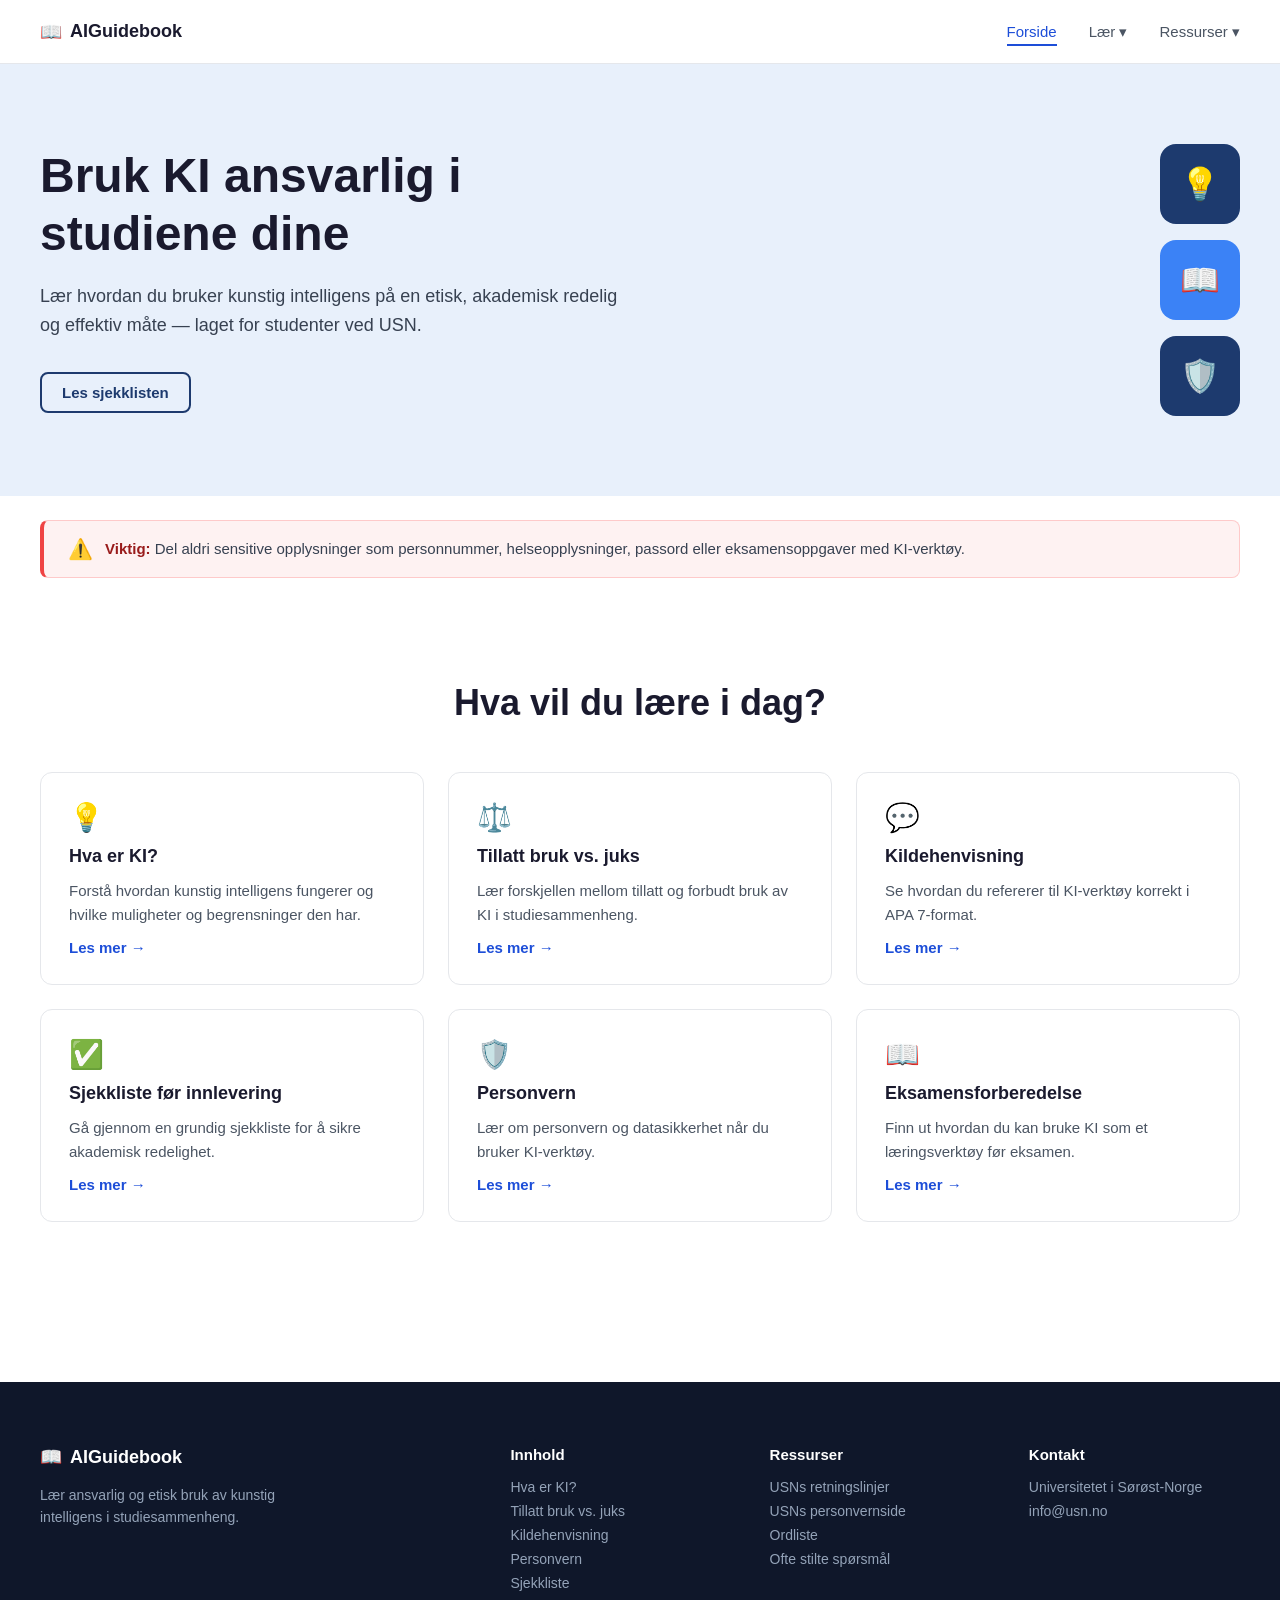
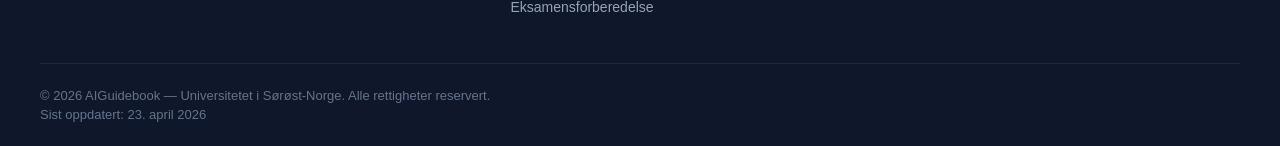
==== index.html @ 27453c45 "Første versjon - emoji-ikoner" ====
<!DOCTYPE html>
<html lang="no" class="no-js">
<head>
    <meta charset="UTF-8">
    <meta name="viewport" content="width=device-width, initial-scale=1.0">
    <title>AIGuidebook</title>
    <link rel="stylesheet" href="css/styles.css">
    <script>document.documentElement.classList.remove('no-js')</script>
</head>
<body>

    <!-- NAVBAR -->
    <nav class="navbar">
        <div class="navbar-container">
            <a href="index.html" class="navbar-logo-link" style="text-decoration: none;">
                <div class="navbar-logo">
                    <span class="logo-icon">📖</span>
                    <span class="logo-text">AIGuidebook</span>
                </div>
            </a>

            <ul class="navbar-links">
                <li><a href="index.html" class="active">Forside</a></li>

                <!-- DROPDOWN: LÆR -->
                <li class="dropdown">
                    <button class="dropdown-btn">Lær ▾</button>
                    <ul class="dropdown-meny">
                        <li><a href="pages/hva-er-ki.html">Hva er KI?</a></li>
                        <li><a href="pages/tillat-bruk.html">Tillatt bruk vs. juks</a></li>
                        <li><a href="pages/kildehenvisning.html">Kildehenvisning</a></li>
                        <li><a href="pages/personvern.html">Personvern</a></li>
                        <li><a href="pages/sjekkliste.html">Sjekkliste</a></li>
                        <li><a href="pages/eksamen.html">Eksamensforberedelse</a></li>
                    </ul>
                </li>

                <!-- DROPDOWN: RESSURSER -->
                <li class="dropdown">
                    <button class="dropdown-btn">Ressurser ▾</button>
                    <ul class="dropdown-meny">
                        <li><a href="https://www.usn.no/om-usn/regelverk/retningslinjer-for-bruk-av-kunstig-intelligens-ki-ved-eksamen-og-studentoppgaver" target="_blank">USNs retningslinjer</a></li>
                        <li><a href="https://www.usn.no/om-usn/personvern/" target="_blank">USNs personvernside</a></li>
                        <li><a href="pages/ordliste.html">Ordliste</a></li>
                        <li><a href="pages/faq.html">Ofte stilte spørsmål</a></li>
                    </ul>
                </li>
            </ul>

        </div>
    </nav>

    <!-- HERO -->
    <section class="hero">
        <div class="hero-container">
            <div class="hero-text">
                <h1>Bruk KI ansvarlig i studiene dine</h1>
                <p>Lær hvordan du bruker kunstig intelligens på en etisk, 
                akademisk redelig og effektiv måte — laget for studenter ved USN.</p>
                <div class="hero-buttons">
                    <a href="pages/sjekkliste.html">
                        <button class="btn-secondary">Les sjekklisten</button>
                    </a>
                </div>
            </div>
            <div class="hero-icons">
                <div class="hero-icon icon-dark">💡</div>
                <div class="hero-icon icon-blue">📖</div>
                <div class="hero-icon icon-dark">🛡️</div>
            </div>
        </div>
    </section>

    <!-- PERSONVERNVARSEL - synlig uten scrolling (US-NFR12) -->
    <div class="alert-banner">
        <span class="alert-icon">⚠️</span>
        <p>
            <strong>Viktig:</strong> Del aldri sensitive opplysninger som 
            personnummer, helseopplysninger, passord eller eksamensoppgaver 
            med KI-verktøy.
        </p>
    </div>

    <!-- LÆRINGSKORT -->
    <section class="cards-section">
        <div class="cards-container">
            <h2>Hva vil du lære i dag?</h2>
            <div class="cards-grid">

                <div class="card">
                    <div class="card-icon">💡</div>
                    <h3>Hva er KI?</h3>
                    <p>Forstå hvordan kunstig intelligens fungerer og hvilke muligheter og begrensninger den har.</p>
                    <a href="pages/hva-er-ki.html">Les mer →</a>
                </div>

                <div class="card">
                    <div class="card-icon">⚖️</div>
                    <h3>Tillatt bruk vs. juks</h3>
                    <p>Lær forskjellen mellom tillatt og forbudt bruk av KI i studiesammenheng.</p>
                    <a href="pages/tillat-bruk.html">Les mer →</a>
                </div>

                <div class="card">
                    <div class="card-icon">💬</div>
                    <h3>Kildehenvisning</h3>
                    <p>Se hvordan du refererer til KI-verktøy korrekt i APA 7-format.</p>
                    <a href="pages/kildehenvisning.html">Les mer →</a>
                </div>

                <div class="card">
                    <div class="card-icon">✅</div>
                    <h3>Sjekkliste før innlevering</h3>
                    <p>Gå gjennom en grundig sjekkliste for å sikre akademisk redelighet.</p>
                    <a href="pages/sjekkliste.html">Les mer →</a>
                </div>

                <div class="card">
                    <div class="card-icon">🛡️</div>
                    <h3>Personvern</h3>
                    <p>Lær om personvern og datasikkerhet når du bruker KI-verktøy.</p>
                    <a href="pages/personvern.html">Les mer →</a>
                </div>

                <div class="card">
                    <div class="card-icon">📖</div>
                    <h3>Eksamensforberedelse</h3>
                    <p>Finn ut hvordan du kan bruke KI som et læringsverktøy før eksamen.</p>
                    <a href="pages/eksamen.html">Les mer →</a>
                </div>

            </div>
        </div>
    </section>

<!-- BUNNTEKST -->
    <footer class="footer">
        <div class="footer-container">

            <div class="footer-brand">
                <div class="footer-logo">
                    <span class="logo-icon">📖</span>
                    <span class="logo-text">AIGuidebook</span>
                </div>
                <p>Lær ansvarlig og etisk bruk av kunstig intelligens i studiesammenheng.</p>
            </div>

            <div class="footer-column">
                <h4>Innhold</h4>
                <ul>
                    <li><a href="pages/hva-er-ki.html">Hva er KI?</a></li>
                    <li><a href="pages/tillat-bruk.html">Tillatt bruk vs. juks</a></li>
                    <li><a href="pages/kildehenvisning.html">Kildehenvisning</a></li>
                    <li><a href="pages/personvern.html">Personvern</a></li>
                    <li><a href="pages/sjekkliste.html">Sjekkliste</a></li>
                    <li><a href="pages/eksamen.html">Eksamensforberedelse</a></li>
                </ul>
            </div>

            <div class="footer-column">
                <h4>Ressurser</h4>
                <ul>
                    <li><a href="https://www.usn.no/student/regler-og-rettigheter/ki-kunstig-intelligens/" target="_blank">USNs retningslinjer</a></li>
                    <li><a href="https://www.usn.no/om-usn/personvern/" target="_blank">USNs personvernside</a></li>
                    <li><a href="pages/ordliste.html">Ordliste</a></li>
                    <li><a href="pages/faq.html">Ofte stilte spørsmål</a></li>
                </ul>
            </div>

            <div class="footer-column">
                <h4>Kontakt</h4>
                <ul>
                    <li>Universitetet i Sørøst-Norge</li>
                    <li><a href="mailto:info@usn.no">info@usn.no</a></li>
                </ul>
            </div>

        </div>
        <div class="footer-bottom">
            <p>© 2026 AIGuidebook — Universitetet i Sørøst-Norge. Alle rettigheter reservert.</p>
            <p class="sist-oppdatert-footer">Sist oppdatert: 23. april 2026</p>
        </div>
    </footer>
    <script src="js/main.js"></script>
</body>
</html>
---- css/styles.css ----
/* TILBAKESTILLING OG BASE */
* {
    margin: 0;
    padding: 0;
    box-sizing: border-box;
}

body {
    font-family: 'Segoe UI', sans-serif;
    color: #1a1a2e;
    animation: fadeIn 0.6s ease;
}

/* NAVBAR */
.navbar {
    background-color: white;
    border-bottom: 1px solid #e5e7eb;
    padding: 0 24px;
    height: 64px;
    position: sticky;
    top: 0;
    z-index: 100;
}

.navbar-container {
    max-width: 1200px;
    margin: 0 auto;
    height: 100%;
    display: flex;
    align-items: center;
    justify-content: space-between;
}

.navbar-logo {
    display: flex;
    align-items: center;
    gap: 8px;
    font-weight: 700;
    font-size: 18px;
    color: #1a1a2e;
}

.navbar-links {
    display: flex;
    list-style: none;
    gap: 32px;
}

.navbar-links a {
    text-decoration: none;
    color: #4b5563;
    font-size: 15px;
}

.navbar-links a.active {
    color: #1d4ed8;
    border-bottom: 2px solid #1d4ed8;
    padding-bottom: 4px;
}

.navbar-links a:hover {
    color: #1d4ed8;
}

/* PRIMÆRKNAPP */
.btn-primary {
    background-color: #1d3a6e;
    color: white;
    border: none;
    padding: 10px 20px;
    border-radius: 8px;
    font-size: 15px;
    font-weight: 600;
    cursor: pointer;
}

.btn-primary:hover {
    background-color: #1e40af;
}

/* SEKUNDÆRKNAPP */
.btn-secondary {
    background-color: transparent;
    color: #1d3a6e;
    border: 2px solid #1d3a6e;
    padding: 10px 20px;
    border-radius: 8px;
    font-size: 15px;
    font-weight: 600;
    cursor: pointer;
}

.btn-secondary:hover {
    background-color: #1d3a6e;
    color: white;
}

/* HERO */
.hero {
    background-color: #e8f0fb;
    padding: 80px 24px;
}

.hero-container {
    max-width: 1200px;
    margin: 0 auto;
    display: flex;
    align-items: center;
    justify-content: space-between;
    gap: 40px;
}

.hero-text {
    max-width: 580px;
}

.hero-text h1 {
    font-size: 48px;
    font-weight: 800;
    color: #1a1a2e;
    line-height: 1.2;
    margin-bottom: 20px;
}

.hero-text p {
    font-size: 18px;
    color: #374151;
    line-height: 1.6;
    margin-bottom: 32px;
}

.hero-buttons {
    display: flex;
    gap: 16px;
}

.hero-icons {
    display: flex;
    flex-direction: column;
    gap: 16px;
}

.hero-icon {
    width: 80px;
    height: 80px;
    border-radius: 16px;
    display: flex;
    align-items: center;
    justify-content: center;
    font-size: 32px;
}

.icon-dark {
    background-color: #1d3a6e;
}

.icon-blue {
    background-color: #3b82f6;
}

/* PERSONVERNVARSEL (US-NFR12) */
.alert-banner {
    background-color: #fef2f2;
    border: 1px solid #fecaca;
    border-left: 4px solid #ef4444;
    padding: 16px 24px;
    display: flex;
    align-items: center;
    gap: 12px;
    max-width: 1200px;
    margin: 24px auto;
    border-radius: 8px;
}

.alert-icon {
    font-size: 20px;
    flex-shrink: 0;
}

.alert-banner p {
    font-size: 15px;
    color: #374151;
    line-height: 1.5;
}

.alert-banner strong {
    color: #991b1b;
}

/* LÆRINGSKORT */
.cards-section {
    padding: 80px 24px;
    background-color: white;
}

.cards-container {
    max-width: 1200px;
    margin: 0 auto;
}

.cards-container h2 {
    font-size: 36px;
    font-weight: 800;
    color: #1a1a2e;
    text-align: center;
    margin-bottom: 48px;
}

.cards-grid {
    display: grid;
    grid-template-columns: repeat(3, 1fr);
    gap: 24px;
}

.card {
    border: 1px solid #e5e7eb;
    border-radius: 12px;
    padding: 28px;
    display: flex;
    flex-direction: column;
    gap: 12px;
}

.card:hover {
    box-shadow: 0 4px 12px rgba(0, 0, 0, 0.08);
}

.card-icon {
    font-size: 28px;
    color: #1d4ed8;
}

.card h3 {
    font-size: 18px;
    font-weight: 700;
    color: #1a1a2e;
}

.card p {
    font-size: 15px;
    color: #4b5563;
    line-height: 1.6;
    flex-grow: 1;
}

.card a {
    color: #1d4ed8;
    text-decoration: none;
    font-weight: 600;
    font-size: 15px;
}

.card a:hover {
    text-decoration: underline;
}

/* BUNNTEKST */
.footer {
    background-color: #0f172a;
    color: #e2e8f0;
    padding: 64px 24px 0;
    margin-top: 80px;
}

.footer-container {
    max-width: 1200px;
    margin: 0 auto;
    display: grid;
    grid-template-columns: 2fr 1fr 1fr 1fr;
    gap: 48px;
    padding-bottom: 48px;
    border-bottom: 1px solid #1e293b;
}

.footer-brand .footer-logo {
    display: flex;
    align-items: center;
    gap: 8px;
    font-weight: 700;
    font-size: 18px;
    color: white;
    margin-bottom: 16px;
}

.footer-brand p {
    font-size: 14px;
    color: #94a3b8;
    line-height: 1.6;
    max-width: 240px;
}

.footer-column h4 {
    font-size: 15px;
    font-weight: 700;
    color: white;
    margin-bottom: 16px;
}

.footer-column ul {
    list-style: none;
    display: flex;
    flex-direction: column;
    gap: 8px;
}

.footer-column ul li {
    font-size: 14px;
    color: #94a3b8;
}

.footer-column ul a {
    color: #94a3b8;
    text-decoration: none;
}

.footer-column ul a:hover {
    color: white;
}

.footer-bottom {
    max-width: 1200px;
    margin: 0 auto;
    padding: 24px 0;
}

.footer-bottom p {
    font-size: 13px;
    color: #64748b;
}

/* SIST OPPDATERT I FOOTER (US-NFR02) */
.sist-oppdatert-footer {
    font-size: 12px;
    color: #94a3b8;
    margin-top: 4px;
}

/* SIDEOVERSKRIFT */
.page-header {
    padding: 60px 24px 40px;
    background-color: white;
}

.page-header-container {
    max-width: 1200px;
    margin: 0 auto;
}

.page-header h1 {
    font-size: 48px;
    font-weight: 800;
    color: #1a1a2e;
    margin-bottom: 16px;
}

.page-header p {
    font-size: 18px;
    color: #374151;
    line-height: 1.6;
    max-width: 800px;
}

/* FANER (US-FR01, US-FR02) */
.tabs-section {
    padding: 0 24px 80px;
    background-color: white;
}

.tabs-container {
    max-width: 1200px;
    margin: 0 auto;
}

.tabs {
    display: flex;
    gap: 0;
    border-bottom: 2px solid #e5e7eb;
    margin-bottom: 40px;
}

.tab-btn {
    background: none;
    border: none;
    padding: 12px 24px;
    font-size: 16px;
    font-weight: 500;
    color: #6b7280;
    cursor: pointer;
    border-bottom: 3px solid transparent;
    margin-bottom: -2px;
}

.tab-btn:hover {
    color: #1d3a6e;
}

.tab-btn.active {
    color: #1d3a6e;
    border-bottom: 3px solid #1d3a6e;
    font-weight: 700;
}

/* FANEINNHOLD */
.tab-innhold {
    display: none;
    flex-direction: column;
    gap: 32px;
}

.tab-innhold.aktiv {
    display: flex;
}

/* SCENARIOKORT */
.scenario-kort {
    border: 1px solid #e5e7eb;
    border-radius: 12px;
    padding: 32px;
    border-left: 5px solid;
    display: flex;
    flex-direction: column;
    gap: 12px;
}

.scenario-kort.tillatt {
    border-left-color: #16a34a;
}

.scenario-kort.juks {
    border-left-color: #dc2626;
}

.scenario-kort.grense {
    border-left-color: #d97706;
}

.scenario-kort h2 {
    font-size: 22px;
    font-weight: 700;
    color: #1a1a2e;
}

.scenario-kort hr {
    border: none;
    border-top: 1px solid #e5e7eb;
    margin: 4px 0;
}

.scenario-merke {
    display: inline-block;
    padding: 4px 12px;
    border-radius: 20px;
    font-size: 12px;
    font-weight: 700;
    width: fit-content;
}

.merke-tillatt {
    background-color: #dcfce7;
    color: #16a34a;
}

.merke-juks {
    background-color: #fee2e2;
    color: #dc2626;
}

.merke-grense {
    background-color: #fef9c3;
    color: #d97706;
}

.scenario-label {
    font-size: 12px;
    font-weight: 700;
    color: #6b7280;
    letter-spacing: 0.05em;
    margin-top: 8px;
}

.retningslinje {
    font-size: 15px;
    color: #374151;
}

/* USIKKER-BANNER */
.usikker-banner {
    padding: 0 24px 80px;
    background-color: white;
}

.usikker-container {
    max-width: 1200px;
    margin: 0 auto;
    background-color: #eff6ff;
    border-radius: 12px;
    padding: 60px;
    text-align: center;
    display: flex;
    flex-direction: column;
    align-items: center;
    gap: 16px;
}

.usikker-container h2 {
    font-size: 28px;
    font-weight: 800;
    color: #1a1a2e;
}

.usikker-container p {
    font-size: 16px;
    color: #374151;
    line-height: 1.6;
}

/* FALLBACK UTEN JAVASCRIPT (US-NFR13) */
.tab-innhold {
    display: none;
}

.tab-innhold.aktiv {
    display: flex;
}

.no-js .tab-innhold {
    display: flex;
}

.no-js .tabs {
    display: none;
}

/* MELLOMROM MELLOM FANER UTEN JAVASCRIPT (US-NFR13) */
.no-js .tab-innhold + .tab-innhold {
    margin-top: 48px;
    padding-top: 48px;
    border-top: 2px solid #e5e7eb;
}

/* BRØDSMULESTI (US-NFR07) */
.breadcrumb {
    padding: 12px 24px;
    background-color: white;
    border-bottom: 1px solid #e5e7eb;
}

.breadcrumb-container {
    max-width: 1200px;
    margin: 0 auto;
    display: flex;
    align-items: center;
    gap: 8px;
    font-size: 14px;
    color: #6b7280;
}

.breadcrumb-container a {
    color: #1d4ed8;
    text-decoration: none;
}

.breadcrumb-container a:hover {
    text-decoration: underline;
}

/* SIDE-LAYOUT MED SIDEBAR */
.side-layout {
    padding: 48px 24px 80px;
    background-color: white;
}

.side-layout-container {
    max-width: 1200px;
    margin: 0 auto;
    display: grid;
    grid-template-columns: 1fr 300px;
    gap: 48px;
    align-items: start;
}

.side-main {
    display: flex;
    flex-direction: column;
    gap: 32px;
    min-width: 0;
    overflow: hidden;
}

.kilde-eksempel {
    border: 1px solid #e5e7eb;
    border-radius: 12px;
    padding: 24px;
    margin-bottom: 16px;
    display: flex;
    flex-direction: column;
    gap: 12px;
    min-width: 0;
    overflow: hidden;
}

.kode-blokk {
    background-color: #1e293b;
    border-radius: 8px;
    padding: 16px;
    display: flex;
    align-items: flex-start;
    gap: 16px;
    min-width: 0;
    overflow: hidden;
}

.kode-blokk code {
    font-family: 'Courier New', monospace;
    font-size: 13px;
    color: #e2e8f0;
    white-space: nowrap;
    overflow-x: scroll;
    display: block;
    min-width: 0;
    flex: 1;
}

.kopier-knapp {
    background-color: #334155;
    color: #e2e8f0;
    border: none;
    padding: 6px 12px;
    border-radius: 6px;
    font-size: 13px;
    cursor: pointer;
    white-space: nowrap;
    flex-shrink: 0;
}

.kopier-knapp:hover {
    background-color: #475569;
}

.kopier-knapp.kopiert {
    background-color: #16a34a;
    color: white;
}

/* VIKTIG-BOKS */
.viktig-boks {
    background-color: #eff6ff;
    border-left: 4px solid #1d4ed8;
    border-radius: 8px;
    padding: 24px;
    display: flex;
    flex-direction: column;
    gap: 16px;
}

.viktig-tittel {
    display: flex;
    align-items: center;
    gap: 10px;
}

.viktig-tittel h3 {
    font-size: 18px;
    font-weight: 700;
    color: #1a1a2e;
}

.viktig-boks ul {
    padding-left: 20px;
    display: flex;
    flex-direction: column;
    gap: 8px;
}

.viktig-boks ul li {
    font-size: 15px;
    color: #374151;
    line-height: 1.5;
}

/* SIST OPPDATERT (US-IK01) */
.sist-oppdatert {
    font-size: 13px;
    color: #9ca3af;
}

/* SIDEBAR */
.side-sidebar {
    display: flex;
    flex-direction: column;
    gap: 24px;
    position: sticky;
    top: 80px;
    align-self: start;
}

.sidebar-boks {
    border: 1px solid #e5e7eb;
    border-radius: 12px;
    padding: 20px;
}

.sidebar-boks h3 {
    font-size: 16px;
    font-weight: 700;
    color: #1a1a2e;
    margin-bottom: 16px;
}

.sidebar-boks ul {
    list-style: none;
    display: flex;
    flex-direction: column;
    gap: 10px;
}

.sidebar-boks ul a {
    font-size: 14px;
    color: #4b5563;
    text-decoration: none;
}

.sidebar-boks ul a:hover {
    color: #1d4ed8;
}

.aktiv-lenke {
    color: #1d4ed8 !important;
    font-weight: 600;
}

.sidebar-mork {
    background-color: #1d3a6e;
    border-color: #1d3a6e;
}

.sidebar-mork h3 {
    color: white;
}

.sidebar-mork p {
    font-size: 14px;
    color: #bfdbfe;
    margin-bottom: 16px;
    line-height: 1.5;
}

.sidebar-knapp {
    display: inline-block;
    background-color: white;
    color: #1d3a6e;
    padding: 10px 16px;
    border-radius: 8px;
    font-size: 14px;
    font-weight: 600;
    text-decoration: none;
}

.sidebar-knapp:hover {
    background-color: #e0f2fe;
}

/* SJEKKLISTE OVERSKRIFT (US-FR06, US-FR09) */
.sjekkliste-header {
    padding: 60px 24px 40px;
    background-color: white;
}

.sjekkliste-header-container {
    max-width: 800px;
    margin: 0 auto;
}

.sjekkliste-header h1 {
    font-size: 48px;
    font-weight: 800;
    color: #1a1a2e;
    margin-bottom: 16px;
}

.sjekkliste-header p {
    font-size: 18px;
    color: #374151;
    line-height: 1.6;
    margin-bottom: 32px;
}

/* FREMGANGSINDIKATOR */
.fremgang {
    display: flex;
    justify-content: space-between;
    align-items: center;
    margin-bottom: 8px;
}

.fremgang-label {
    font-size: 15px;
    font-weight: 600;
    color: #1a1a2e;
}

.fremgang-teller {
    font-size: 15px;
    font-weight: 700;
    color: #1d4ed8;
}

.fremgang-bar {
    width: 100%;
    height: 6px;
    background-color: #e5e7eb;
    border-radius: 999px;
    overflow: hidden;
}

.fremgang-bar-fill {
    height: 100%;
    background-color: #1d4ed8;
    border-radius: 999px;
    width: 0%;
    transition: width 0.3s ease;
}

/* SJEKKLISTE ELEMENTER */
.sjekkliste-seksjon {
    padding: 0 24px 80px;
    background-color: white;
}

.sjekkliste-container {
    max-width: 800px;
    margin: 0 auto;
    display: flex;
    flex-direction: column;
    gap: 16px;
}

.sjekk-element {
    border: 1px solid #e5e7eb;
    border-radius: 12px;
    padding: 24px;
    display: flex;
    align-items: flex-start;
    gap: 16px;
    cursor: pointer;
    transition: border-color 0.2s, background-color 0.2s;
}

.sjekk-element:hover {
    border-color: #1d4ed8;
}

.sjekk-element.avkrysset {
    background-color: #f0fdf4;
    border-color: #16a34a;
}

.sjekk-element input[type="checkbox"] {
    width: 20px;
    height: 20px;
    flex-shrink: 0;
    cursor: pointer;
    margin-top: 2px;
    accent-color: #1d4ed8;
}

.sjekk-element label {
    display: flex;
    flex-direction: column;
    gap: 6px;
    cursor: pointer;
}

.sjekk-tittel {
    font-size: 17px;
    font-weight: 700;
    color: #1a1a2e;
}

.sjekk-element.avkrysset .sjekk-tittel {
    color: #16a34a;
    text-decoration: line-through;
}

.sjekk-beskrivelse {
    font-size: 14px;
    color: #6b7280;
    line-height: 1.5;
}

/* HANDLINGSKNAPPER */
.sjekkliste-knapper {
    display: flex;
    gap: 16px;
    margin-top: 16px;
    align-items: center;
}

.btn-tilbakestill {
    background: none;
    border: none;
    color: #6b7280;
    font-size: 15px;
    font-weight: 600;
    cursor: pointer;
    display: flex;
    align-items: center;
    gap: 6px;
    padding: 10px 0;
}

.btn-tilbakestill:hover {
    color: #1a1a2e;
}

.btn-pdf {
    background-color: transparent;
    color: #1d3a6e;
    border: 2px solid #1d3a6e;
    padding: 10px 20px;
    border-radius: 8px;
    font-size: 15px;
    font-weight: 600;
    cursor: pointer;
    display: flex;
    align-items: center;
    gap: 8px;
}

.btn-pdf:hover {
    background-color: #1d3a6e;
    color: white;
}

/* LOGO HOVER EFFEKT */
a.navbar-logo-link:hover .navbar-logo {
    opacity: 0.6;
    transform: scale(0.97);
    transition: opacity 0.2s ease, transform 0.2s ease;
}

a.navbar-logo-link .navbar-logo {
    transition: opacity 0.2s ease, transform 0.2s ease;
}

/* SIDEOVERGANGSANIMASJON - fade inn ved sidelasting */
@keyframes fadeIn {
    from { opacity: 0; }
    to { opacity: 1; }
}

/* DROPDOWN NAVIGASJON */
.dropdown {
    position: relative;
}

.dropdown-btn {
    background: none;
    border: none;
    padding: 0;
    font-size: 15px;
    font-weight: 500;
    color: #4b5563;
    cursor: pointer;
    font-family: 'Segoe UI', sans-serif;
}

.dropdown-btn:hover {
    color: #1d4ed8;
}

.dropdown-btn.active {
    color: #1d4ed8;
    border-bottom: 2px solid #1d4ed8;
    padding-bottom: 4px;
}

.dropdown-meny {
    display: none;
    position: absolute;
    top: 40px;
    left: 0;
    background-color: white;
    border: 1px solid #e5e7eb;
    border-radius: 8px;
    box-shadow: 0 4px 12px rgba(0, 0, 0, 0.1);
    min-width: 220px;
    z-index: 200;
    list-style: none;
    padding: 8px 0;
}

.dropdown-meny li a {
    display: block;
    padding: 10px 16px;
    font-size: 14px;
    color: #374151;
    text-decoration: none;
}

.dropdown-meny li a:hover {
    background-color: #f3f4f6;
    color: #1d4ed8;
}

.dropdown-meny li a.active {
    color: #1d4ed8;
    font-weight: 600;
    border-bottom: none;
}

/* FALLBACK NAVBAR UTEN JAVASCRIPT (US-NFR15) */
.no-js .navbar {
    height: auto;
    min-height: 64px;
}

.no-js .navbar-container {
    height: auto;
    padding: 12px 0;
    flex-wrap: wrap;
    gap: 8px;
}

.no-js .dropdown-btn {
    display: none;
}

.no-js .dropdown-meny {
    display: block;
    position: static;
    box-shadow: none;
    border: none;
    padding-left: 16px;
    background: none;
    min-width: unset;
}

.no-js .navbar-links {
    flex-wrap: wrap;
    gap: 8px 16px;
    align-items: flex-start;
}

/* HVA ER KI - INNHOLD */
.ki-intro-kort {
    background-color: #f8fafc;
    border-left: 4px solid #1d4ed8;
    border-radius: 8px;
    padding: 24px;
    font-size: 16px;
    line-height: 1.7;
    color: #374151;
}

.ki-seksjon {
    display: flex;
    flex-direction: column;
    gap: 16px;
}

.ki-seksjon h2 {
    font-size: 24px;
    font-weight: 700;
    color: #1a1a2e;
}

.ki-seksjon ul {
    padding-left: 20px;
    display: flex;
    flex-direction: column;
    gap: 10px;
}

.ki-seksjon ul li {
    font-size: 15px;
    color: #374151;
    line-height: 1.6;
}

/* KI TYPER GRID */
.ki-typer-grid {
    display: grid;
    grid-template-columns: repeat(3, 1fr);
    gap: 16px;
}

.ki-type-kort {
    border: 1px solid #e5e7eb;
    border-radius: 12px;
    padding: 20px;
    display: flex;
    flex-direction: column;
    gap: 8px;
}

.ki-type-ikon {
    font-size: 28px;
}

.ki-type-kort h3 {
    font-size: 16px;
    font-weight: 700;
    color: #1a1a2e;
}

.ki-type-kort p {
    font-size: 14px;
    color: #6b7280;
    line-height: 1.5;
}

/* KI VERKTØY GRID */
.ki-verktoy-grid {
    display: grid;
    grid-template-columns: repeat(4, 1fr);
    gap: 12px;
}

.ki-verktoy {
    border: 1px solid #e5e7eb;
    border-radius: 10px;
    padding: 16px;
    display: flex;
    flex-direction: column;
    align-items: center;
    gap: 6px;
    text-align: center;
}

.ki-verktoy-ikon {
    font-size: 24px;
}

.ki-verktoy strong {
    font-size: 14px;
    color: #1a1a2e;
}

.ki-verktoy span {
    font-size: 12px;
    color: #6b7280;
}

/* KI IKKE-LISTE */
.ki-ikke-liste {
    display: flex;
    flex-direction: column;
    gap: 8px;
}

.ki-ikke-punkt {
    background-color: #fef2f2;
    border-radius: 8px;
    padding: 12px 16px;
    font-size: 15px;
    color: #374151;
}

.ki-advarsel {
    font-size: 15px;
    color: #374151;
    font-style: italic;
    margin-top: 8px;
}

/* FANE INGRESS */
.fane-ingress {
    font-size: 16px;
    color: #374151;
    line-height: 1.7;
    padding-bottom: 8px;
    border-bottom: 1px solid #e5e7eb;
}

/* BEGRENSNINGER */
.begrensning-kort {
    border: 1px solid #e5e7eb;
    border-radius: 12px;
    padding: 24px;
    display: flex;
    gap: 20px;
    align-items: flex-start;
}

.begrensning-nummer {
    width: 40px;
    height: 40px;
    background-color: #1d3a6e;
    color: white;
    border-radius: 50%;
    display: flex;
    align-items: center;
    justify-content: center;
    font-size: 18px;
    font-weight: 700;
    flex-shrink: 0;
}

.begrensning-innhold {
    display: flex;
    flex-direction: column;
    gap: 8px;
}

.begrensning-innhold h2 {
    font-size: 20px;
    font-weight: 700;
    color: #1a1a2e;
}

.begrensning-innhold p {
    font-size: 15px;
    color: #374151;
    line-height: 1.6;
}

/* VERIFISERING */
.verifisering-kort {
    border: 1px solid #e5e7eb;
    border-radius: 12px;
    padding: 28px;
    display: flex;
    gap: 20px;
    align-items: flex-start;
}

.verifisering-ikon {
    font-size: 32px;
    flex-shrink: 0;
}

.verifisering-innhold {
    display: flex;
    flex-direction: column;
    gap: 10px;
}

.verifisering-innhold h2 {
    font-size: 20px;
    font-weight: 700;
    color: #1a1a2e;
}

.verifisering-innhold p {
    font-size: 15px;
    color: #374151;
    line-height: 1.6;
}

.verifisering-eksempel {
    background-color: #f0fdf4;
    border-left: 3px solid #16a34a;
    border-radius: 4px;
    padding: 12px 16px;
    font-size: 14px;
    color: #374151;
}

/* STEG-FOR-STEG */
.steg-liste {
    display: flex;
    flex-direction: column;
    gap: 0;
}

.steg-element {
    display: flex;
    gap: 20px;
    align-items: flex-start;
    padding: 24px 0;
    border-bottom: 1px solid #e5e7eb;
}

.steg-element:last-child {
    border-bottom: none;
}

.steg-nummer {
    width: 48px;
    height: 48px;
    background-color: #1d4ed8;
    color: white;
    border-radius: 50%;
    display: flex;
    align-items: center;
    justify-content: center;
    font-size: 20px;
    font-weight: 700;
    flex-shrink: 0;
}

.steg-innhold {
    display: flex;
    flex-direction: column;
    gap: 8px;
    padding-top: 8px;
}

.steg-innhold h2 {
    font-size: 20px;
    font-weight: 700;
    color: #1a1a2e;
}

.steg-innhold p {
    font-size: 15px;
    color: #374151;
    line-height: 1.6;
}

.steg-innhold a {
    color: #1d4ed8;
    text-decoration: none;
}

.steg-innhold a:hover {
    text-decoration: underline;
}

.steg-eksempel {
    background-color: #eff6ff;
    border-left: 3px solid #1d4ed8;
    border-radius: 4px;
    padding: 12px 16px;
    font-size: 14px;
    color: #374151;
}

/* FALLBACK UTEN JS - hva-er-ki faner */
.no-js #hva-er,
.no-js #begrensninger,
.no-js #verifisering,
.no-js #steg {
    display: flex;
    padding-top: 32px;
    border-top: 2px solid #e5e7eb;
    margin-top: 32px;
}

/* PERSONVERN */
.personvern-liste {
    display: flex;
    flex-direction: column;
    gap: 8px;
}

.personvern-punkt {
    padding: 12px 16px;
    border-radius: 8px;
    font-size: 15px;
    color: #374151;
}

.personvern-punkt.rød {
    background-color: #fef2f2;
    border-left: 3px solid #ef4444;
}

.personvern-scenario {
    border: 1px solid #e5e7eb;
    border-radius: 12px;
    padding: 20px;
    display: flex;
    flex-direction: column;
    gap: 10px;
    margin-bottom: 12px;
}

.scenario-topp {
    display: flex;
    align-items: center;
    gap: 8px;
}

.scenario-nr {
    background-color: #1d3a6e;
    color: white;
    font-size: 12px;
    font-weight: 700;
    padding: 4px 10px;
    border-radius: 20px;
}

.personvern-scenario p {
    font-size: 15px;
    color: #374151;
    line-height: 1.6;
}

.scenario-konsekvens {
    background-color: #fef9c3;
    border-left: 3px solid #d97706;
    border-radius: 4px;
    padding: 10px 14px;
    font-size: 14px;
    color: #374151;
}

.personvern-ul {
    padding-left: 20px;
    display: flex;
    flex-direction: column;
    gap: 10px;
}

.personvern-ul li {
    font-size: 15px;
    color: #374151;
    line-height: 1.6;
}

/* TRYGGERE SKRIVING */
.trygg-eksempel {
    display: flex;
    flex-direction: column;
    gap: 16px;
}

.trygg-rad {
    display: flex;
    flex-direction: column;
    gap: 8px;
}

.trygg-feil {
    background-color: #fef2f2;
    border-left: 3px solid #ef4444;
    border-radius: 4px;
    padding: 10px 14px;
    font-size: 14px;
    color: #374151;
}

.trygg-ok {
    background-color: #f0fdf4;
    border-left: 3px solid #16a34a;
    border-radius: 4px;
    padding: 10px 14px;
    font-size: 14px;
    color: #374151;
}

/* EKSTERN LENKE BOKS */
.les-mer-boks {
    background-color: #f8fafc;
    border: 1px solid #e5e7eb;
    border-radius: 8px;
    padding: 20px;
    display: flex;
    flex-direction: column;
    gap: 10px;
}

.les-mer-boks p {
    font-size: 15px;
    color: #374151;
}

.ekstern-lenke {
    color: #1d4ed8;
    text-decoration: none;
    font-size: 15px;
    font-weight: 600;
}

.ekstern-lenke:hover {
    text-decoration: underline;
}

/* SCROLL OFFSET FOR STICKY NAVBAR */
section[id], div[id] {
    scroll-margin-top: 80px;
}

/* EKSAMENSFORBEREDELSE */
.eksamen-tips-liste {
    display: flex;
    flex-direction: column;
    gap: 16px;
}

.eksamen-tip {
    border: 1px solid #e5e7eb;
    border-radius: 12px;
    padding: 24px;
    display: flex;
    gap: 20px;
    align-items: flex-start;
    border-left: 4px solid #16a34a;
}

.eksamen-tip-nummer {
    width: 40px;
    height: 40px;
    background-color: #16a34a;
    color: white;
    border-radius: 50%;
    display: flex;
    align-items: center;
    justify-content: center;
    font-size: 18px;
    font-weight: 700;
    flex-shrink: 0;
}

.eksamen-tip-innhold {
    display: flex;
    flex-direction: column;
    gap: 8px;
}

.eksamen-tip-innhold h3 {
    font-size: 18px;
    font-weight: 700;
    color: #1a1a2e;
}

.eksamen-tip-innhold p {
    font-size: 15px;
    color: #374151;
    line-height: 1.6;
}

.eksamen-eksempel {
    background-color: #eff6ff;
    border-left: 3px solid #1d4ed8;
    border-radius: 4px;
    padding: 10px 14px;
    font-size: 14px;
    color: #374151;
}

/* FORBUDT-BOKS (US-FR08, US-FR11) */
.forbudt-boks {
    background-color: #fef2f2;
    border: 1px solid #fecaca;
    border-left: 4px solid #ef4444;
    border-radius: 8px;
    padding: 24px;
    display: flex;
    flex-direction: column;
    gap: 16px;
}

.forbudt-tittel {
    display: flex;
    align-items: center;
    gap: 10px;
}

.forbudt-tittel h3 {
    font-size: 18px;
    font-weight: 700;
    color: #991b1b;
}

.forbudt-liste {
    padding-left: 20px;
    display: flex;
    flex-direction: column;
    gap: 8px;
}

.forbudt-liste li {
    font-size: 15px;
    color: #374151;
    line-height: 1.6;
}

/* FAQ LAYOUT */
.faq-layout {
    padding: 48px 24px 80px;
    background-color: white;
}

.faq-container {
    max-width: 800px;
    margin: 0 auto;
    display: flex;
    flex-direction: column;
    gap: 48px;
}

.faq-container h1 {
    font-size: 48px;
    font-weight: 800;
    color: #1a1a2e;
}

/* FAQ ACCORDEON */
.faq-seksjon {
    display: flex;
    flex-direction: column;
    gap: 0;
}

.faq-element {
    border-bottom: 1px solid #e5e7eb;
}

.faq-element:first-child {
    border-top: 1px solid #e5e7eb;
}

.faq-knapp {
    width: 100%;
    background: none;
    border: none;
    padding: 20px 0;
    display: flex;
    justify-content: space-between;
    align-items: center;
    cursor: pointer;
    font-size: 16px;
    font-weight: 600;
    color: #1a1a2e;
    text-align: left;
    font-family: 'Segoe UI', sans-serif;
    gap: 16px;
}

.faq-knapp:hover {
    color: #1d4ed8;
}

.faq-knapp.aktiv {
    color: #1d4ed8;
}

.faq-ikon {
    font-size: 24px;
    font-weight: 300;
    flex-shrink: 0;
    transition: transform 0.2s ease;
    color: #6b7280;
}

.faq-ikon::before {
    content: '+';
}

.faq-knapp.aktiv .faq-ikon::before {
    content: '−';
}

.faq-svar {
    display: none;
    padding: 0 0 20px 0;
}

.faq-svar.aktiv {
    display: block;
}

.faq-svar p {
    font-size: 15px;
    color: #374151;
    line-height: 1.7;
}

.faq-svar a {
    color: #1d4ed8;
    text-decoration: none;
}

.faq-svar a:hover {
    text-decoration: underline;
}

/* FALLBACK UTEN JS - vis alle svar */
.no-js .faq-svar {
    display: block;
}

.no-js .faq-ikon {
    display: none;
}

/* ORDLISTE (US-NFR11) */
.ordliste-seksjon {
    display: flex;
    flex-direction: column;
    gap: 24px;
}

.ordliste-seksjon h2 {
    font-size: 32px;
    font-weight: 800;
    color: #1a1a2e;
}

.ordliste {
    display: flex;
    flex-direction: column;
    gap: 0;
}

.ordliste-element {
    padding: 16px 0;
    border-bottom: 1px solid #e5e7eb;
    display: flex;
    flex-direction: column;
    gap: 4px;
}

.ordliste-element:first-child {
    border-top: 1px solid #e5e7eb;
}

.ordliste-element dt {
    font-size: 16px;
    font-weight: 700;
    color: #1a1a2e;
}

.ordliste-element dd {
    font-size: 15px;
    color: #374151;
    line-height: 1.6;
    margin-left: 0;
}

/* ALFABETISK NAVIGASJON - ORDLISTE */
.alfabet-nav {
    display: flex;
    flex-wrap: wrap;
    gap: 8px;
}

.alfabet-nav a {
    width: 36px;
    height: 36px;
    display: flex;
    align-items: center;
    justify-content: center;
    border: 1px solid #e5e7eb;
    border-radius: 6px;
    font-size: 15px;
    font-weight: 600;
    color: #1d4ed8;
    text-decoration: none;
    transition: background-color 0.15s;
}

.alfabet-nav a:hover {
    background-color: #1d4ed8;
    color: white;
    border-color: #1d4ed8;
}

/* BOKSTAV-HEADER I ORDLISTE */
.ordliste-bokstav {
    font-size: 22px;
    font-weight: 800;
    color: #1d4ed8;
    padding: 24px 0 8px 0;
    border-bottom: 2px solid #e5e7eb;
    margin-bottom: 4px;
}
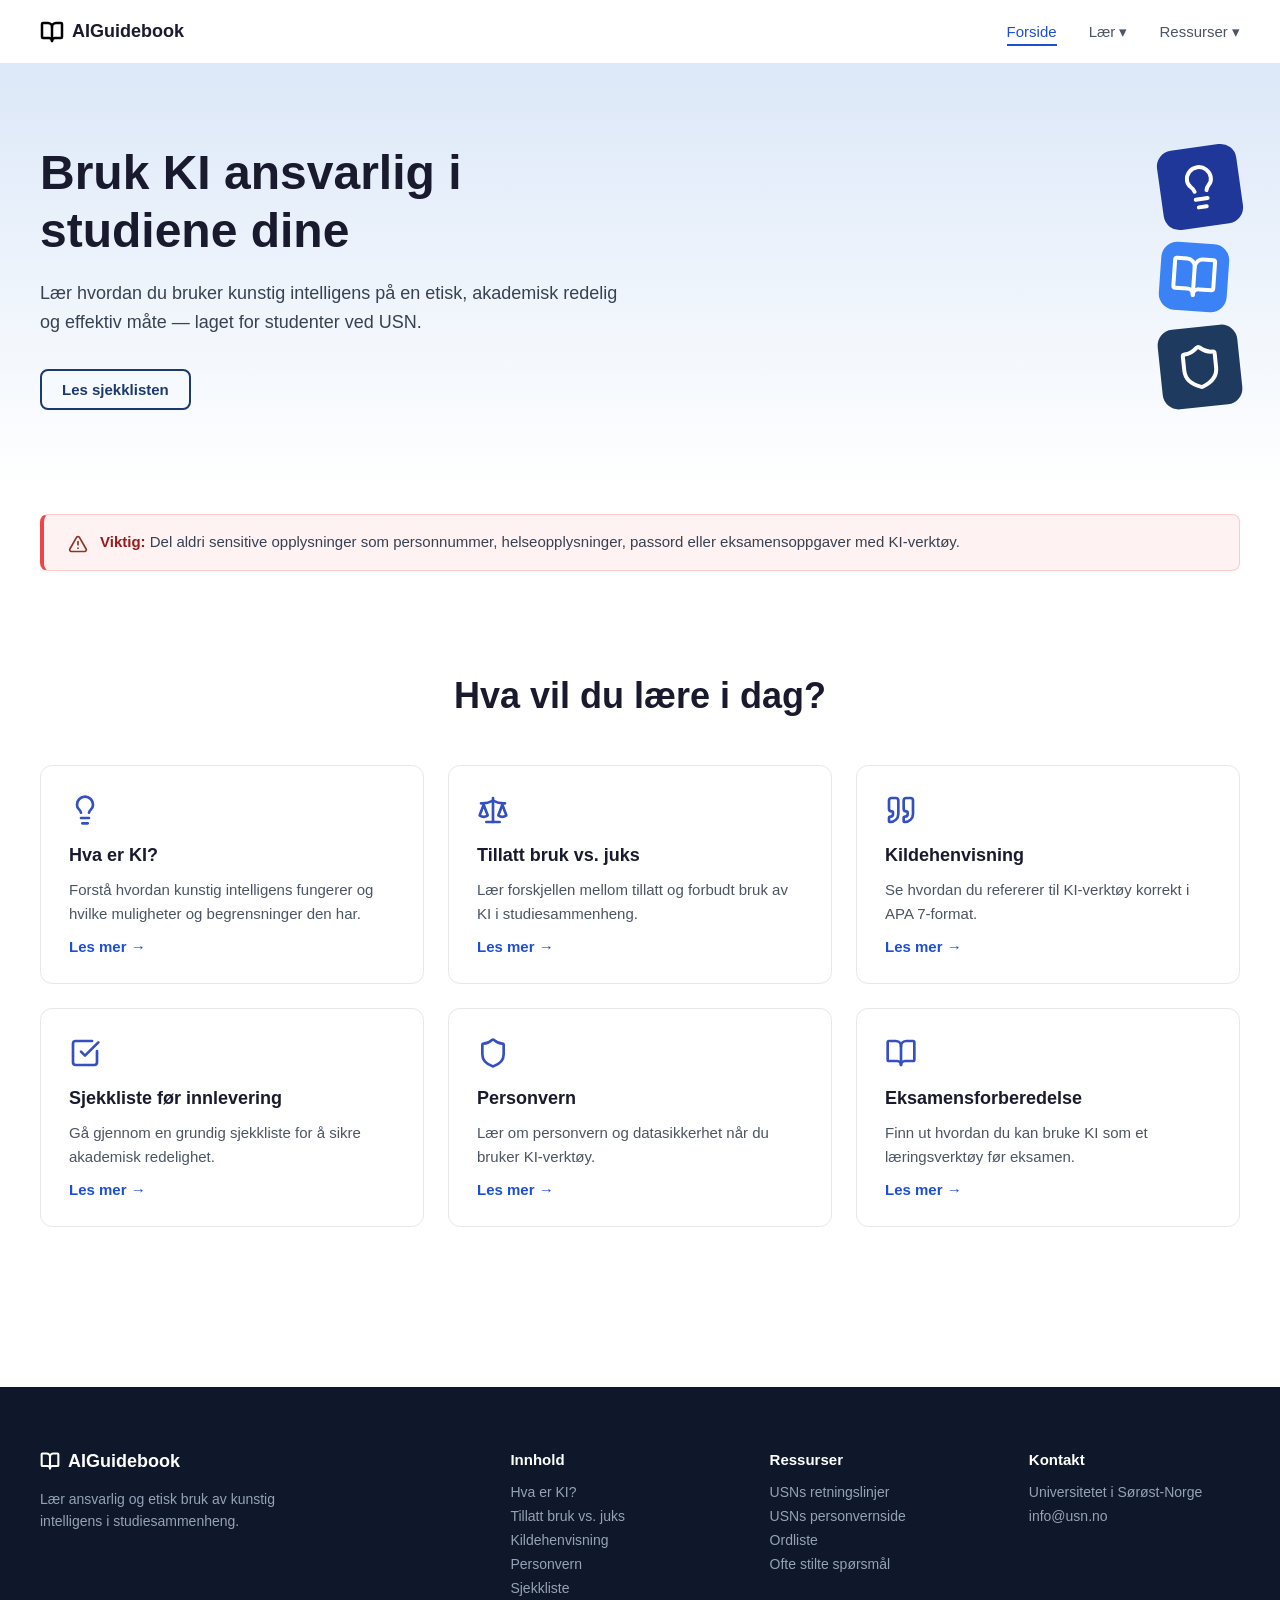
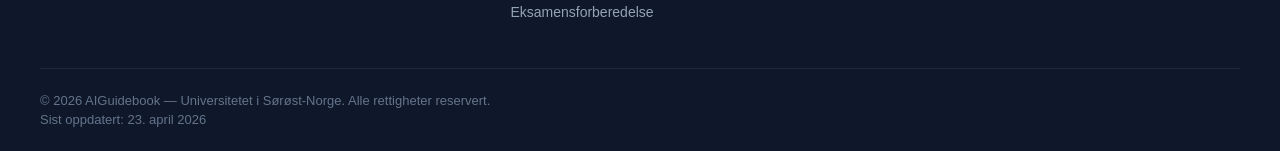
==== commit 5dee32a5: "Versjon 2 - SVG-ikoner og forbedret design" ====
--- a/index.html
+++ b/index.html
@@ -14,7 +14,7 @@
         <div class="navbar-container">
             <a href="index.html" class="navbar-logo-link" style="text-decoration: none;">
                 <div class="navbar-logo">
-                    <span class="logo-icon">📖</span>
+                    <img src="icons/book-open-logo.svg" class="icon" alt="">
                     <span class="logo-text">AIGuidebook</span>
                 </div>
             </a>
@@ -64,16 +64,16 @@
                 </div>
             </div>
             <div class="hero-icons">
-                <div class="hero-icon icon-dark">💡</div>
-                <div class="hero-icon icon-blue">📖</div>
-                <div class="hero-icon icon-dark">🛡️</div>
+                <div class="hero-icon icon-dark"><img src="icons/lightbulb.svg" class="icon-xl" alt="" style="filter: invert(1);"></div>
+                <div class="hero-icon icon-blue"><img src="icons/book-open.svg" class="icon-xl" alt="" style="filter: invert(1);"></div>
+                <div class="hero-icon icon-dark"><img src="icons/shield.svg" class="icon-xl" alt="" style="filter: invert(1);"></div>
             </div>
         </div>
     </section>
 
     <!-- PERSONVERNVARSEL - synlig uten scrolling (US-NFR12) -->
     <div class="alert-banner">
-        <span class="alert-icon">⚠️</span>
+        <span class="alert-icon"><img src="icons/triangle-alert.svg" class="icon" alt=""></span>
         <p>
             <strong>Viktig:</strong> Del aldri sensitive opplysninger som 
             personnummer, helseopplysninger, passord eller eksamensoppgaver 
@@ -88,42 +88,43 @@
             <div class="cards-grid">
 
                 <div class="card">
-                    <div class="card-icon">💡</div>
+                    <div class="card-icon"><img src="icons/lightbulb.svg" class="icon-lg" alt=""></div>
                     <h3>Hva er KI?</h3>
                     <p>Forstå hvordan kunstig intelligens fungerer og hvilke muligheter og begrensninger den har.</p>
                     <a href="pages/hva-er-ki.html">Les mer →</a>
                 </div>
 
                 <div class="card">
-                    <div class="card-icon">⚖️</div>
+                    <div class="card-icon"><img src="icons/scale.svg" class="icon-lg" alt=""></div>
                     <h3>Tillatt bruk vs. juks</h3>
                     <p>Lær forskjellen mellom tillatt og forbudt bruk av KI i studiesammenheng.</p>
                     <a href="pages/tillat-bruk.html">Les mer →</a>
                 </div>
 
                 <div class="card">
-                    <div class="card-icon">💬</div>
+                    <div class="card-icon"><img src="icons/quote.svg" class="icon-lg" alt=""></div>
                     <h3>Kildehenvisning</h3>
                     <p>Se hvordan du refererer til KI-verktøy korrekt i APA 7-format.</p>
                     <a href="pages/kildehenvisning.html">Les mer →</a>
                 </div>
 
                 <div class="card">
-                    <div class="card-icon">✅</div>
+                    <div class="card-icon"><img src="icons/square-check.svg" class="icon-lg" alt=""></div>
                     <h3>Sjekkliste før innlevering</h3>
                     <p>Gå gjennom en grundig sjekkliste for å sikre akademisk redelighet.</p>
                     <a href="pages/sjekkliste.html">Les mer →</a>
                 </div>
 
                 <div class="card">
-                    <div class="card-icon">🛡️</div>
+                    <div class="card-icon"><img src="icons/shield.svg" class="icon-lg" alt=""></div>
                     <h3>Personvern</h3>
                     <p>Lær om personvern og datasikkerhet når du bruker KI-verktøy.</p>
                     <a href="pages/personvern.html">Les mer →</a>
                 </div>
 
                 <div class="card">
-                    <div class="card-icon">📖</div>
+                    <div class="card-icon"><img src="icons/book-open.svg" class="icon-lg" alt=""></div>
+
                     <h3>Eksamensforberedelse</h3>
                     <p>Finn ut hvordan du kan bruke KI som et læringsverktøy før eksamen.</p>
                     <a href="pages/eksamen.html">Les mer →</a>
@@ -139,7 +140,7 @@
 
             <div class="footer-brand">
                 <div class="footer-logo">
-                    <span class="logo-icon">📖</span>
+                    <img src="icons/book-open-logo.svg" class="icon" alt="">
                     <span class="logo-text">AIGuidebook</span>
                 </div>
                 <p>Lær ansvarlig og etisk bruk av kunstig intelligens i studiesammenheng.</p>
@@ -160,7 +161,7 @@
             <div class="footer-column">
                 <h4>Ressurser</h4>
                 <ul>
-                    <li><a href="https://www.usn.no/student/regler-og-rettigheter/ki-kunstig-intelligens/" target="_blank">USNs retningslinjer</a></li>
+                    <li><a href="https://www.usn.no/om-usn/regelverk/retningslinjer-for-bruk-av-kunstig-intelligens-ki-ved-eksamen-og-studentoppgaver" target="_blank">USNs retningslinjer</a></li>
                     <li><a href="https://www.usn.no/om-usn/personvern/" target="_blank">USNs personvernside</a></li>
                     <li><a href="pages/ordliste.html">Ordliste</a></li>
                     <li><a href="pages/faq.html">Ofte stilte spørsmål</a></li>
--- a/css/styles.css
+++ b/css/styles.css
@@ -15,7 +15,7 @@
 .navbar {
     background-color: white;
     border-bottom: 1px solid #e5e7eb;
-    padding: 0 24px;
+    padding: 0 40px;
     height: 64px;
     position: sticky;
     top: 0;
@@ -23,7 +23,7 @@
 }
 
 .navbar-container {
-    max-width: 1200px;
+    max-width: 1400px;
     margin: 0 auto;
     height: 100%;
     display: flex;
@@ -38,6 +38,12 @@
     font-weight: 700;
     font-size: 18px;
     color: #1a1a2e;
+}
+
+.navbar-logo img {
+    width: 24px;
+    height: 24px;
+    stroke-width: 2.5;
 }
 
 .navbar-links {
@@ -50,6 +56,7 @@
     text-decoration: none;
     color: #4b5563;
     font-size: 15px;
+    font-weight: 500;
 }
 
 .navbar-links a.active {
@@ -98,11 +105,11 @@
 /* HERO */
 .hero {
     background-color: #e8f0fb;
-    padding: 80px 24px;
+    padding: 80px 40px;
 }
 
 .hero-container {
-    max-width: 1200px;
+    max-width: 1400px;
     margin: 0 auto;
     display: flex;
     align-items: center;
@@ -156,6 +163,110 @@
 
 .icon-blue {
     background-color: #3b82f6;
+}
+
+/* HERO - IKONER ROTASJON OG DEGRADÉ */
+.hero {
+    background: linear-gradient(180deg, #dce8f8 0%, #ffffff 100%);
+}
+
+.hero-icons .hero-icon:nth-child(1) { 
+    background-color: #1e3799;
+    width: 80px;
+    height: 80px;
+    transform: rotate(-8deg);
+}
+
+.hero-icons .hero-icon:nth-child(2) { 
+    background-color: #3b82f6;
+    width: 68px;
+    height: 68px;
+    transform: rotate(4deg);
+}
+
+.hero-icons .hero-icon:nth-child(3) { 
+    background-color: #1e3a5f;
+    width: 80px;
+    height: 80px;
+    transform: rotate(-6deg);
+}
+
+/* IKONOGRAFIK - GENERELLE IKONER */
+.icon {
+    width: 20px;
+    height: 20px;
+    display: inline-block;
+    vertical-align: middle;
+    flex-shrink: 0;
+}
+
+.icon-lg {
+    width: 32px;
+    height: 32px;
+}
+
+.icon-xl {
+    width: 48px;
+    height: 48px;
+}
+
+.card-icon img {
+    filter: invert(27%) sepia(89%) saturate(1200%) hue-rotate(210deg) brightness(90%);
+}
+
+.alert-icon img {
+    filter: invert(27%) sepia(89%) saturate(800%) hue-rotate(330deg) brightness(80%);
+}
+
+.footer-logo img {
+    filter: invert(1);
+}
+
+/* TAB IKONER */
+.tab-btn img {
+    filter: invert(40%) sepia(5%) saturate(500%) hue-rotate(180deg) brightness(90%);
+}
+
+.tab-btn.active img {
+    filter: invert(20%) sepia(90%) saturate(1500%) hue-rotate(210deg) brightness(90%);
+}
+
+.ki-type-ikon img,
+.ki-verktoy-ikon img,
+.verifisering-ikon img {
+    filter: invert(20%) sepia(90%) saturate(1500%) hue-rotate(210deg) brightness(90%);
+}
+
+.forbudt-tittel img {
+    filter: invert(20%) sepia(90%) saturate(2000%) hue-rotate(340deg) brightness(80%);
+}
+
+.sidebar-boks a img {
+    filter: invert(20%) sepia(90%) saturate(1500%) hue-rotate(210deg) brightness(90%);
+    vertical-align: middle;
+    margin-right: 4px;
+}
+
+.trygg-ok img {
+    filter: invert(35%) sepia(80%) saturate(800%) hue-rotate(100deg) brightness(90%);
+    vertical-align: middle;
+    margin-right: 4px;
+}
+
+.trygg-feil img {
+    filter: invert(20%) sepia(90%) saturate(2000%) hue-rotate(340deg) brightness(80%);
+    vertical-align: middle;
+    margin-right: 4px;
+}
+
+.viktig-tittel img {
+    filter: invert(60%) sepia(80%) saturate(800%) hue-rotate(10deg) brightness(90%);
+}
+
+.scenario-konsekvens img {
+    filter: invert(60%) sepia(80%) saturate(800%) hue-rotate(10deg) brightness(90%);
+    vertical-align: middle;
+    margin-right: 4px;
 }
 
 /* PERSONVERNVARSEL (US-NFR12) */
@@ -189,12 +300,12 @@
 
 /* LÆRINGSKORT */
 .cards-section {
-    padding: 80px 24px;
+    padding: 80px 40px;
     background-color: white;
 }
 
 .cards-container {
-    max-width: 1200px;
+    max-width: 1400px;
     margin: 0 auto;
 }
 
@@ -258,12 +369,12 @@
 .footer {
     background-color: #0f172a;
     color: #e2e8f0;
-    padding: 64px 24px 0;
+    padding: 64px 40px 0;
     margin-top: 80px;
 }
 
 .footer-container {
-    max-width: 1200px;
+    max-width: 1400px;
     margin: 0 auto;
     display: grid;
     grid-template-columns: 2fr 1fr 1fr 1fr;
@@ -337,12 +448,12 @@
 
 /* SIDEOVERSKRIFT */
 .page-header {
-    padding: 60px 24px 40px;
+    padding: 60px 40px 40px;
     background-color: white;
 }
 
 .page-header-container {
-    max-width: 1200px;
+    max-width: 1300px;
     margin: 0 auto;
 }
 
@@ -362,12 +473,12 @@
 
 /* FANER (US-FR01, US-FR02) */
 .tabs-section {
-    padding: 0 24px 80px;
+    padding: 0 40px 80px;
     background-color: white;
 }
 
 .tabs-container {
-    max-width: 1200px;
+    max-width: 1300px;
     margin: 0 auto;
 }
 
@@ -540,13 +651,13 @@
 
 /* BRØDSMULESTI (US-NFR07) */
 .breadcrumb {
-    padding: 12px 24px;
+    padding: 12px 40px;
     background-color: white;
     border-bottom: 1px solid #e5e7eb;
 }
 
 .breadcrumb-container {
-    max-width: 1200px;
+    max-width: 1300px;
     margin: 0 auto;
     display: flex;
     align-items: center;
@@ -571,7 +682,7 @@
 }
 
 .side-layout-container {
-    max-width: 1200px;
+    max-width: 1300px;
     margin: 0 auto;
     display: grid;
     grid-template-columns: 1fr 300px;
@@ -762,12 +873,12 @@
 
 /* SJEKKLISTE OVERSKRIFT (US-FR06, US-FR09) */
 .sjekkliste-header {
-    padding: 60px 24px 40px;
+    padding: 60px 40px 40px;
     background-color: white;
 }
 
 .sjekkliste-header-container {
-    max-width: 800px;
+    max-width: 1200px;
     margin: 0 auto;
 }
 
@@ -823,12 +934,12 @@
 
 /* SJEKKLISTE ELEMENTER */
 .sjekkliste-seksjon {
-    padding: 0 24px 80px;
+    padding: 0 40px 80px;
     background-color: white;
 }
 
 .sjekkliste-container {
-    max-width: 800px;
+    max-width: 1000px;
     margin: 0 auto;
     display: flex;
     flex-direction: column;
@@ -979,7 +1090,8 @@
     display: none;
     position: absolute;
     top: 40px;
-    left: 0;
+    right: 0;
+    left: auto;
     background-color: white;
     border: 1px solid #e5e7eb;
     border-radius: 8px;
@@ -1570,12 +1682,12 @@
 
 /* FAQ LAYOUT */
 .faq-layout {
-    padding: 48px 24px 80px;
+    padding: 48px 40px 80px;
     background-color: white;
 }
 
 .faq-container {
-    max-width: 800px;
+    max-width: 1200px;
     margin: 0 auto;
     display: flex;
     flex-direction: column;
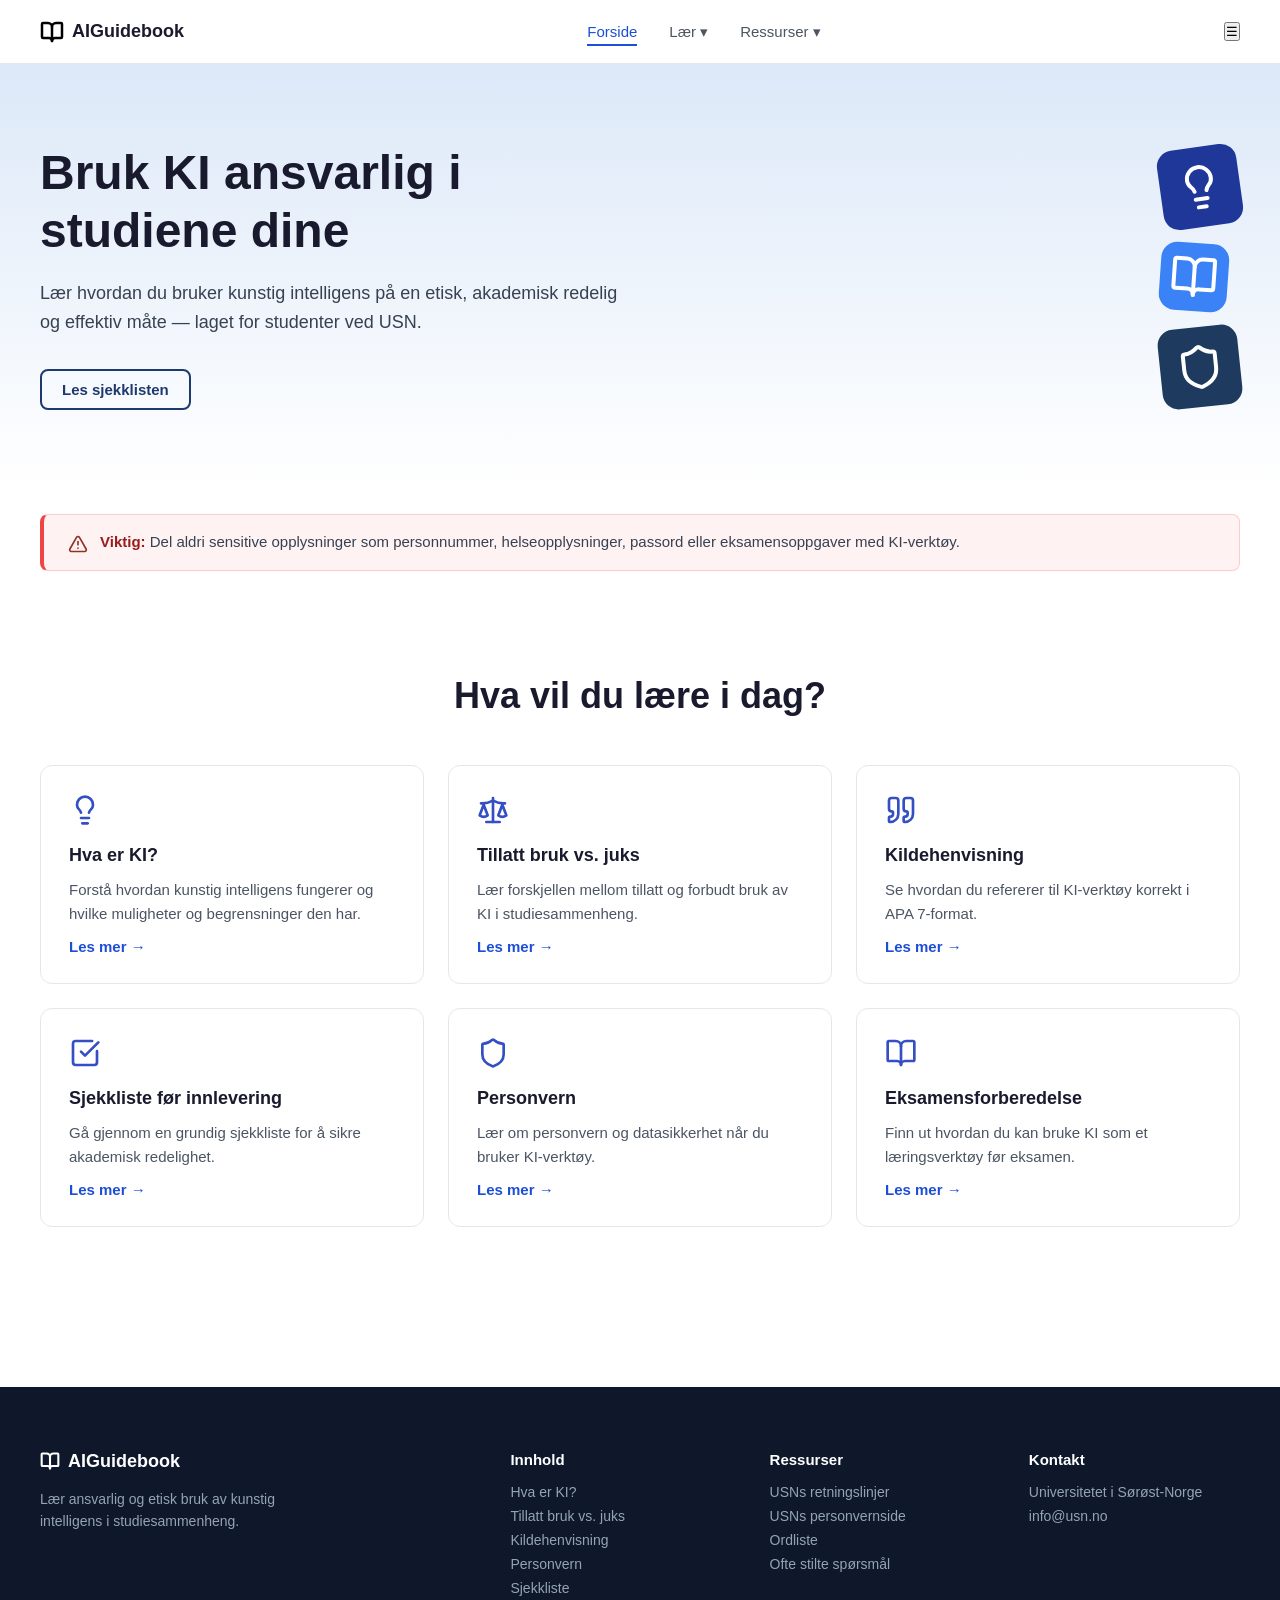
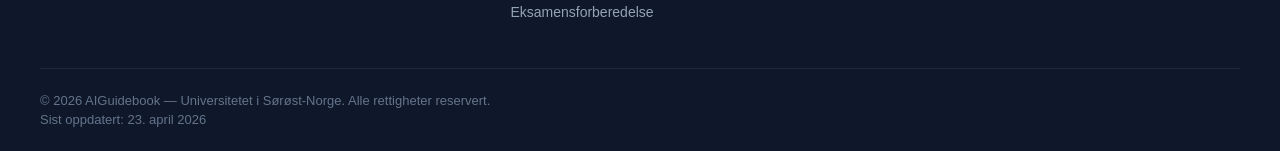
==== commit 878a092e: "Update index.html" ====
--- a/index.html
+++ b/index.html
@@ -45,7 +45,9 @@
                         <li><a href="pages/faq.html">Ofte stilte spørsmål</a></li>
                     </ul>
                 </li>
-            </ul>
+           </ul>
+
+            <button class="hamburger" id="hamburger" aria-label="Meny">☰</button>
 
         </div>
     </nav>
@@ -184,4 +186,4 @@
     </footer>
     <script src="js/main.js"></script>
 </body>
-</html>+</html>
--- a/css/styles.css
+++ b/css/styles.css
@@ -1869,4 +1869,166 @@
     padding: 24px 0 8px 0;
     border-bottom: 2px solid #e5e7eb;
     margin-bottom: 4px;
-}+}
+
+/*RESPONSIVT DESIGN — MOBIL*/
+
+@media (max-width: 768px) {
+
+  /* NAVBAR */
+  .navbar {
+    height: auto;
+    padding: 12px 20px;
+  }
+
+  .navbar-container {
+    flex-wrap: wrap;
+    gap: 12px;
+    height: auto;
+  }
+
+.navbar-links {
+    display: none !important;
+}
+
+  .dropdown-meny {
+    position: static;
+    box-shadow: none;
+    border: none;
+    padding-left: 12px;
+    background: none;
+    display: block;
+  }
+
+  .dropdown-btn {
+    display: none;
+  }
+
+  /* HERO */
+  .hero {
+    padding: 40px 20px;
+  }
+
+  .hero-container {
+    flex-direction: column;
+  }
+
+  .hero-text h1 {
+    font-size: 28px;
+  }
+
+  .hero-text p {
+    font-size: 16px;
+  }
+
+  .hero-buttons {
+    flex-direction: column;
+  }
+
+  .hero-icons {
+    flex-direction: row;
+    justify-content: center;
+  }
+
+  /* ALERT */
+  .alert-banner {
+    margin: 16px 20px;
+  }
+
+  /* CARDS */
+  .cards-section {
+    padding: 48px 20px;
+  }
+
+  .cards-grid {
+    grid-template-columns: 1fr;
+  }
+
+  /* FOOTER */
+  .footer {
+    padding: 40px 20px 0;
+  }
+
+  .footer-container {
+    grid-template-columns: 1fr;
+    gap: 24px;
+  }
+
+  /* SIDEBAR LAYOUT */
+  .side-layout {
+    padding: 32px 20px 48px;
+  }
+
+  .side-layout-container {
+    grid-template-columns: 1fr;
+  }
+
+  .side-sidebar {
+    position: static;
+  }
+
+  /* KI GRIDS */
+  .ki-typer-grid {
+    grid-template-columns: 1fr;
+  }
+
+  .ki-verktoy-grid {
+    grid-template-columns: repeat(2, 1fr);
+  }
+
+  /* PAGE HEADER */
+  .page-header {
+    padding: 32px 20px 24px;
+  }
+
+  .page-header h1 {
+    font-size: 28px;
+  }
+
+  /* TABS */
+  .tabs-section {
+    padding: 0 20px 48px;
+  }
+
+  .tab-btn {
+    padding: 10px 14px;
+    font-size: 14px;
+  }
+
+  /* SJEKKLISTE */
+  .sjekkliste-header {
+    padding: 32px 20px 24px;
+  }
+
+  .sjekkliste-header h1 {
+    font-size: 28px;
+  }
+
+  .sjekkliste-seksjon {
+    padding: 0 20px 48px;
+  }
+
+  .sjekkliste-knapper {
+    flex-direction: column;
+    align-items: flex-start;
+  }
+
+  /* FAQ */
+  .faq-layout {
+    padding: 32px 20px 48px;
+  }
+
+  .faq-container h1 {
+    font-size: 28px;
+  }
+
+  /* BREADCRUMB */
+  .breadcrumb {
+    padding: 10px 20px;
+  }
+
+  /* USIKKER BANNER */
+  .usikker-container {
+    padding: 32px 20px;
+  }
+}
